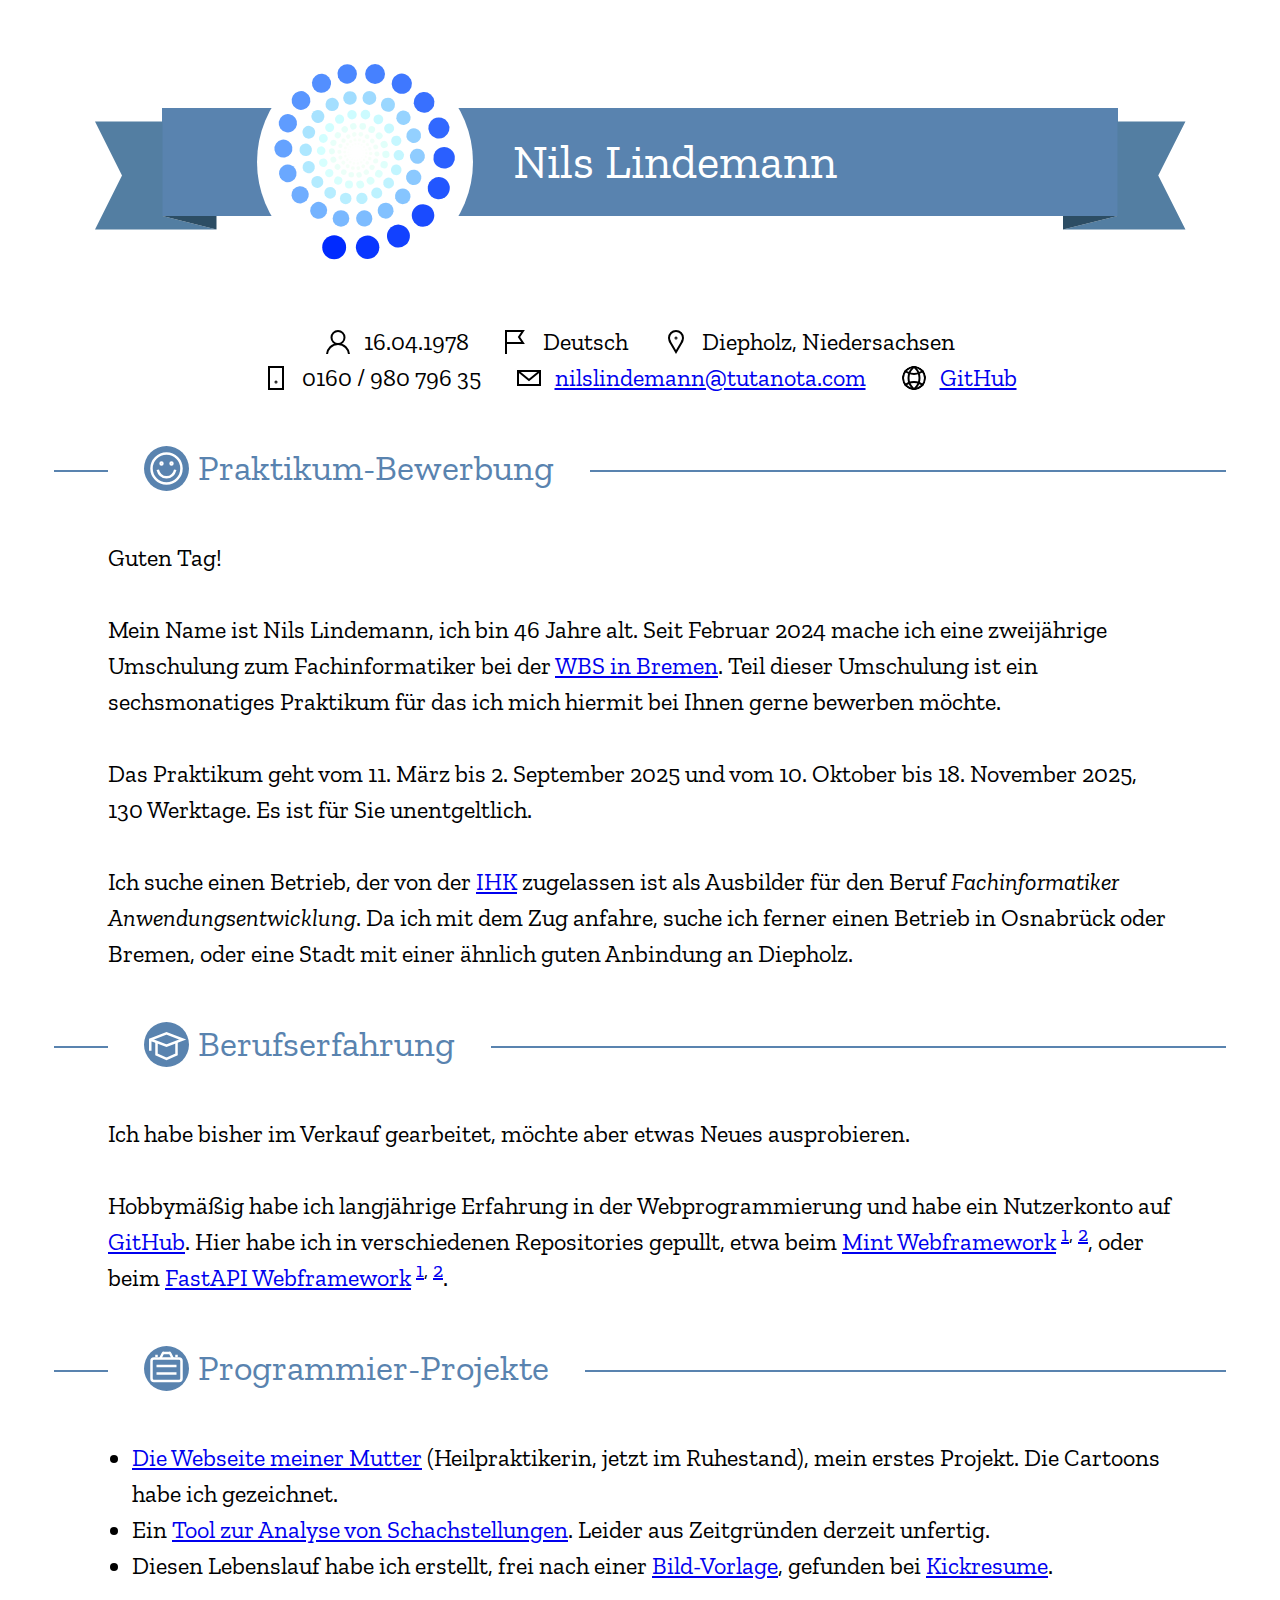
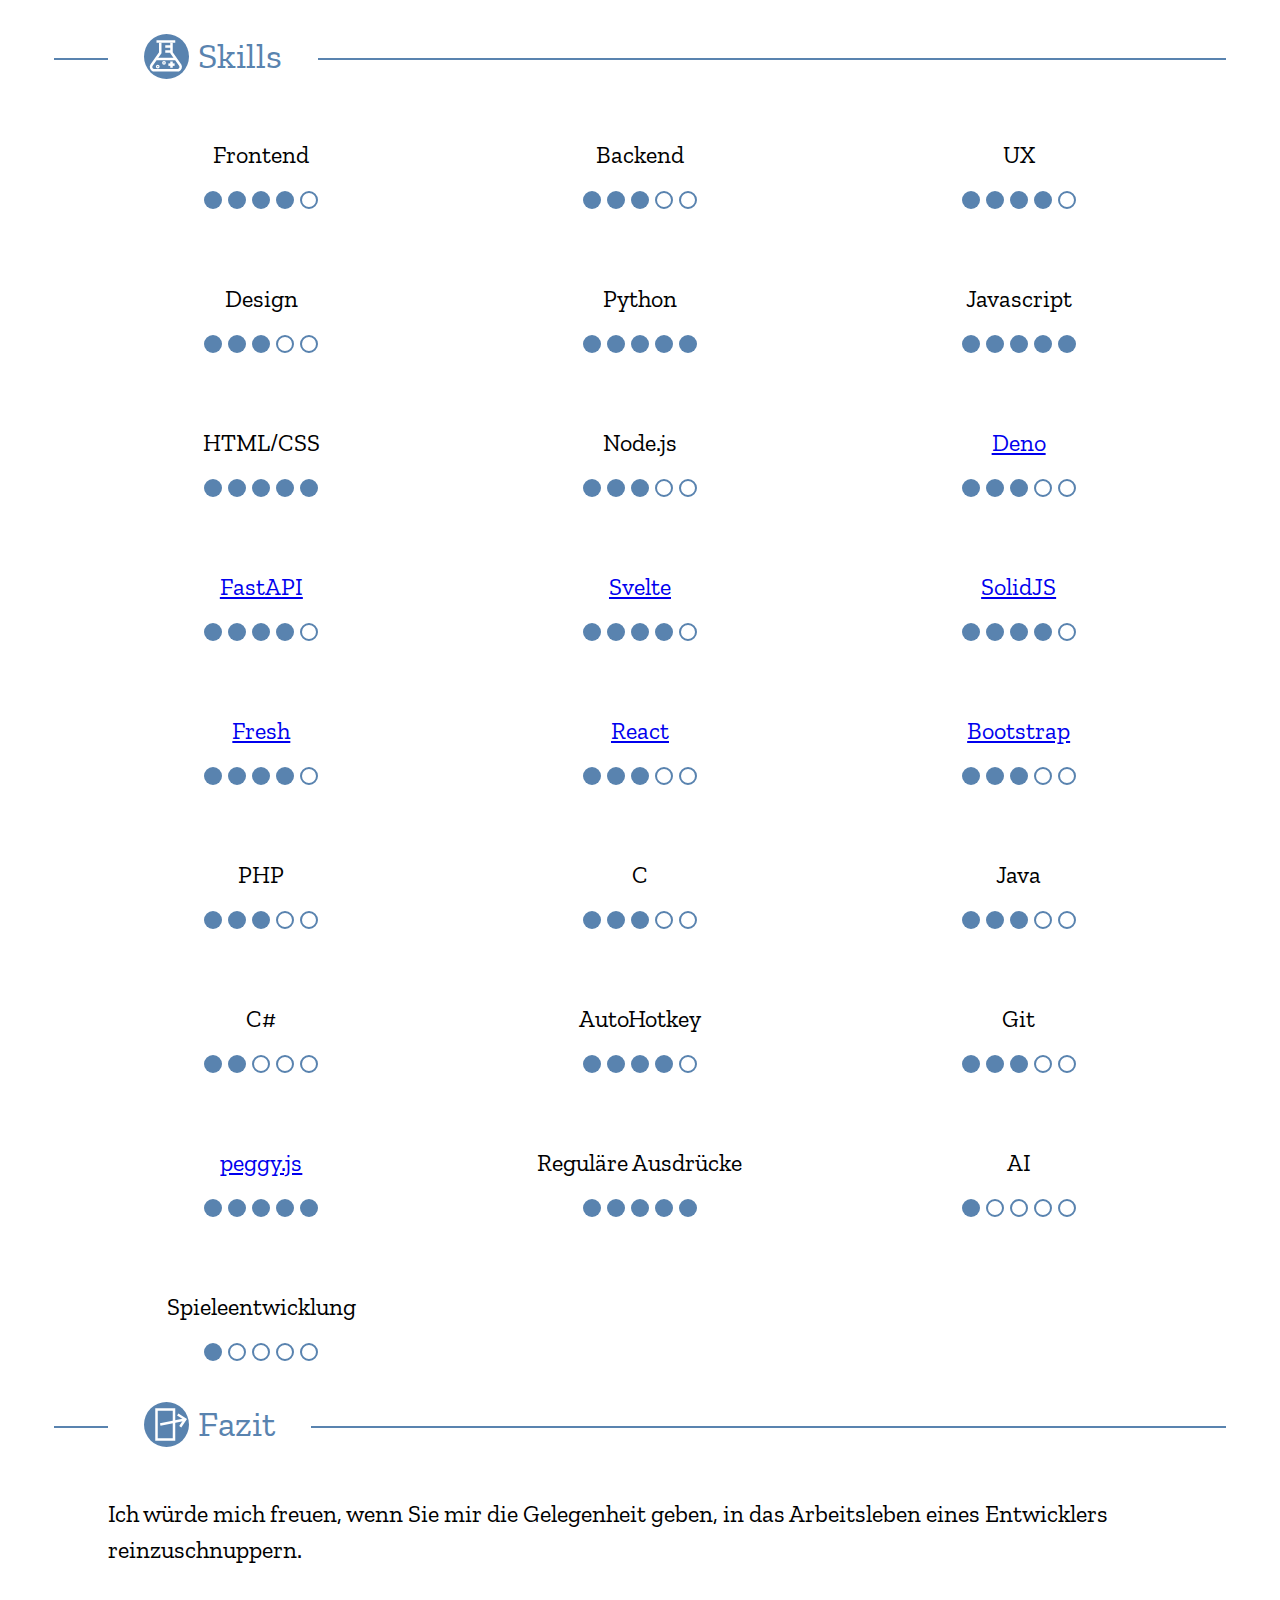
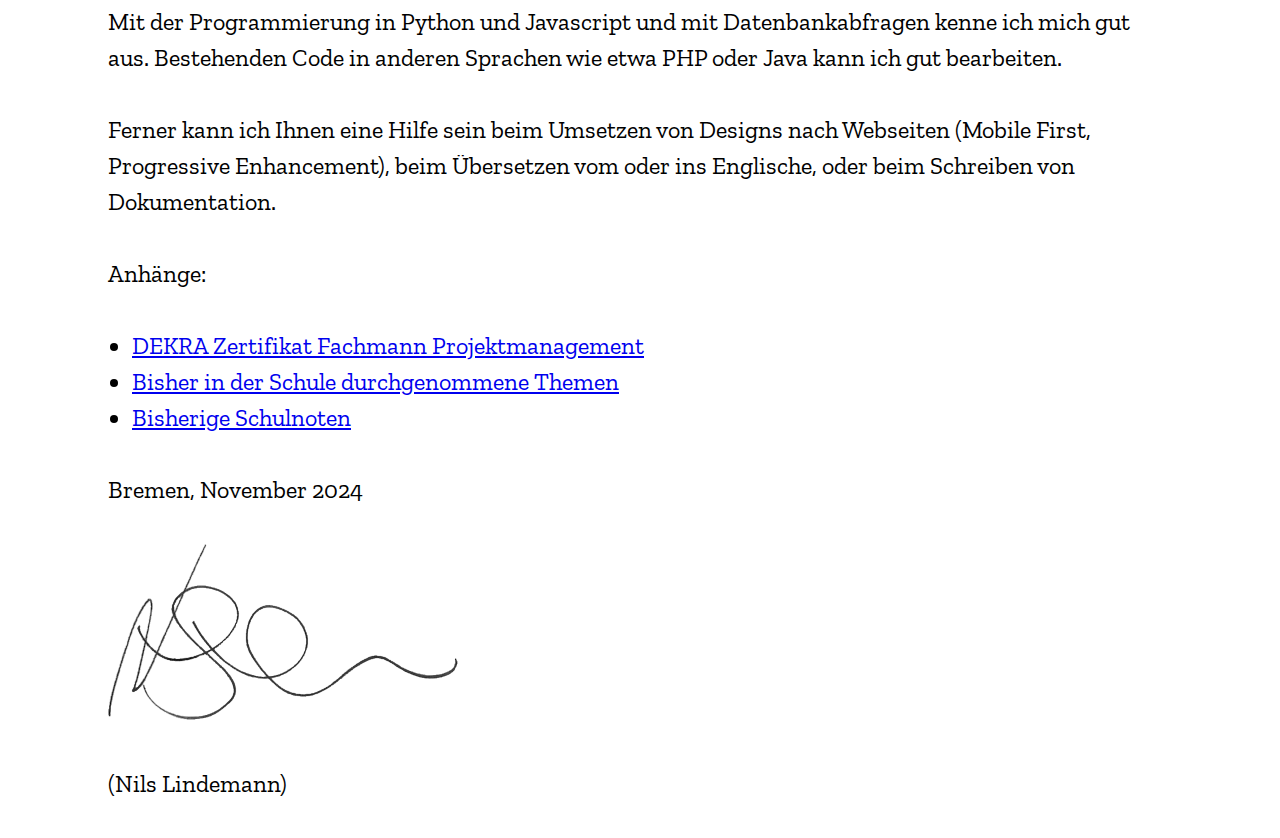
==== index.html @ b424b6d3 "Initial commit" ====
<!DOCTYPE html>
<html lang="de">
  <head>
    <meta charset="UTF-8">
    <meta name="viewport" content="width=device-width, initial-scale=1.0">
    <meta name="author" content="Nils Lindemann">
    <meta name="description" content="Praktikum-Bewerbung Nils Lindemann">
    <title>Praktikum-Bewerbung Nils Lindemann</title>
    <link rel="stylesheet" href="style.css">
  </head>
  <body>
    <h1 class="teaserheader">Nils Lindemann</h1>
    <!-- Kurzinfos -->
    <dl class="shortinfo">
      <div>
        <dt class="birth" title="Geboren">Geboren</dt>
        <dd>16.04.1978</dd>
      </div>
      <div>
        <dt class="nation" title="Nationalität">Nationalität</dt>
        <dd>Deutsch</dd>
      </div>
      <div>
        <dt class="location" title="Wohnort">Wohnort</dt>
        <dd>Diepholz, Niedersachsen</dd>
      </div>
      <div>
        <dt class="phone" title="Telefon">Telefon</dt>
        <dd>0160 / 980 796 35</dd>
      </div>
      <div>
        <dt class="mail" title="E-Mail">E-Mail</dt>
        <dd><a href="mailto:nilslindemann@tutanota.com">nilslindemann@tutanota.com</a></dd>
      </div>
      <div>
        <dt class="web" title="Web">Web</dt>
        <dd><a href="https://github.com/nilslindemann">GitHub</a></dd>
      </div>
    </dl>
    <!-- Bewerbung -->
    <section>
      <h2 class="hallo">Praktikum-Bewerbung</h2>
      <p>Guten Tag!</p>
      <p>Mein Name ist Nils Lindemann, ich bin 46 Jahre alt. Seit Februar 2024 mache ich eine zweijährige Umschulung zum Fachinformatiker bei der
        <a href="https://www.wbstraining.de/standorte/weiterbildung-bremen/">WBS in Bremen</a>. Teil dieser Umschulung ist ein sechsmonatiges Praktikum für das ich mich hiermit bei Ihnen gerne bewerben möchte.</p>
      <p>Das Praktikum geht vom 11. März bis 2. September 2025 und vom 10. Oktober bis 18. November 2025, 130 Werktage. Es ist für Sie unentgeltlich.</p>
      <p>Ich suche einen Betrieb, der von der
        <a href="https://www.ihk.de/bremen-bremerhaven/bilden-qualifizieren/berufliche-ausbildung/ausbildungsbetriebe/logo-wir-bilden-aus-1305156">IHK</a>
        zugelassen ist als Ausbilder für den Beruf
        <em>Fachinformatiker Anwendungsentwicklung</em>. Da ich mit dem Zug anfahre, suche ich ferner einen Betrieb in Osnabrück oder Bremen, oder eine Stadt mit einer ähnlich guten Anbindung an Diepholz.</p>
    </section>
    <!-- Berufserfahrung -->
    <section>
      <h2 class="erfahrung">Berufserfahrung</h2>
      <p>Ich habe bisher im Verkauf gearbeitet, möchte aber etwas Neues ausprobieren.</p>
      <p>Hobbymäßig habe ich langjährige Erfahrung in der Webprogrammierung und habe ein Nutzerkonto auf
        <a href="https://github.com/nilslindemann?tab=overview" target="_blank">GitHub</a>. Hier habe ich in verschiedenen Repositories gepullt, etwa beim
        <a href="https://github.com/mint-lang/mint" target="_blank">Mint Webframework</a>
        <sup><a href="https://github.com/mint-lang/mint/pulls?q=is%3Apr+author%3Anilslindemann" target="_blank">1</a>,
          <a href="https://github.com/mint-lang/mint-runtime/pulls?q=is%3Apr+author%3Anilslindemann" target="_blank">2</a></sup>, oder beim
        <a href="https://github.com/fastapi/fastapi" target="_blank">FastAPI Webframework</a>
        <sup><a href="https://github.com/fastapi/fastapi/pulls?q=is%3Apr+author%3Anilslindemann">1</a>,
          <a href="https://x.com/tiangolo/status/1774191945180438914" target="_blank">2</a></sup>.</p>
    </section>
    <!-- Projekte -->
    <section>
      <h2 class="projekte">Programmier-Projekte</h2>
      <ul>
        <li><a href="https://github.com/nilslindemann/praxis-lindemann" target="_blank">Die Webseite meiner Mutter</a>
          (Heilpraktikerin, jetzt im Ruhestand), mein erstes Projekt. Die Cartoons habe ich gezeichnet.</li>
        <li>Ein
          <a href="https://github.com/nilslindemann/analyse-tool" target="_blank">Tool zur Analyse von Schachstellungen</a>. Leider aus Zeitgründen derzeit unfertig.</li>
        <!-- <li>Eine in Svelte erstellte, Durch Tags filterbare Auflistung von Filmen.</li> -->
        <li>Diesen Lebenslauf habe ich erstellt, frei nach einer
          <a href="https://d1xn1bcogdo8ve.cloudfront.net/86/image.png">Bild-Vorlage</a>, gefunden bei
          <a href="https://www.kickresume.com">Kickresume</a>.</li>
      </ul>
    </section>
    <!-- Skills -->
    <section>
      <h2 class="skills">Skills</h2>
      <dl class="skills">
        <div>
          <dt>Frontend</dt>
          <dd class="lev4" title="Gut">Gut</dd>
        </div>
        <div>
          <dt>Backend</dt>
          <dd class="lev3" title="OK">OK</dd>
        </div>
        <div>
          <dt>UX</dt>
          <dd class="lev4" title="Gut">Gut</dd>
        </div>
        <div>
          <dt>Design</dt>
          <dd class="lev3" title="OK">OK</dd>
        </div>
        <div>
          <dt>Python</dt>
          <dd class="lev5" title="Sehr gut">Sehr gut</dd>
        </div>
        <div>
          <dt>Javascript</dt>
          <dd class="lev5" title="Sehr gut">Sehr gut</dd>
        </div>
        <div>
          <dt>HTML/CSS</dt>
          <dd class="lev5" title="Sehr gut">Sehr gut</dd>
        </div>
        <div>
          <dt>Node.js</dt>
          <dd class="lev3" title="OK">OK</dd>
        </div>
        <div>
          <dt><a href="https://deno.com/" target="_blank">Deno</a></dt>
          <dd class="lev3" title="OK">OK</dd>
        </div>
        <div>
          <dt>
            <a href="https://fastapi.tiangolo.com/de/" target="_blank">FastAPI</a>
          </dt>
          <dd class="lev4" title="Gut">Gut</dd>
        </div>
        <div>
          <dt><a href="https://svelte.dev/" target="_blank">Svelte</a></dt>
          <dd class="lev4" title="Gut">Gut</dd>
        </div>
        <div>
          <dt>
            <a href="https://www.solidjs.com/" target="_blank">SolidJS</a>
          </dt>
          <dd class="lev4" title="Gut">Gut</dd>
        </div>
        <div>
          <dt><a href="https://fresh.deno.dev/" target="_blank">Fresh</a></dt>
          <dd class="lev4" title="Gut">Gut</dd>
        </div>
        <div>
          <dt>
            <a href="https://react.dev/" target="_blank">React</a>
          </dt>
          <dd class="lev3" title="OK">OK</dd>
        </div>
        <div>
          <dt>
            <a href="https://getbootstrap.com/" target="_blank">Bootstrap</a>
          </dt>
          <dd class="lev3" title="OK">OK</dd>
        </div>
        <div>
          <dt>PHP</dt>
          <dd class="lev3" title="OK">OK</dd>
        </div>
        <div>
          <dt>C</dt>
          <dd class="lev3" title="OK">OK</dd>
        </div>
        <div>
          <dt>Java</dt>
          <dd class="lev3" title="OK">OK</dd>
        </div>
        <div>
          <dt>C#</dt>
          <dd class="lev2" title="Geht so">Geht so</dd>
        </div>
        <div>
          <dt>AutoHotkey</dt>
          <dd class="lev4" title="Gut">Gut</dd>
        </div>
        <div>
          <dt>Git</dt>
          <dd class="lev3" title="OK">Ok</dd>
        </div>
        <div>
          <dt>
            <a href="https://peggyjs.org/" target="_blank">peggy.js</a>
          </dt>
          <dd class="lev5" title="Sehr gut">Sehr gut</dd>
        </div>
        <div>
          <dt>Reguläre Ausdrücke</dt>
          <dd class="lev5" title="Sehr gut">Sehr gut</dd>
        </div>
        <div>
          <dt>AI</dt>
          <dd class="lev1" title="Könnte mehr darüber wissen">
            Könnte mehr darüber wissen
          </dd>
        </div>
        <div>
          <dt>Spieleentwicklung</dt>
          <dd class="lev1" title="Könnte mehr darüber wissen">
            Könnte mehr darüber wissen
          </dd>
        </div>
      </dl>
    </section>
    <!-- Fazit -->
    <section>
      <h2 class="fazit">Fazit</h2>
      <p>Ich würde mich freuen, wenn Sie mir die Gelegenheit geben, in das Arbeitsleben eines Entwicklers reinzuschnuppern.</p>
      <p>Mit der Programmierung in Python und Javascript und mit Datenbankabfragen kenne ich mich gut aus. Bestehenden Code in anderen Sprachen wie etwa PHP oder Java kann ich gut bearbeiten.</p>
      <p>Ferner kann ich Ihnen eine Hilfe sein beim Umsetzen von Designs nach Webseiten (Mobile First, Progressive Enhancement), beim Übersetzen vom oder ins Englische, oder beim Schreiben von Dokumentation.</p>
      <p>Anhänge:</p>
      <ul>
        <li>
          <a href="docs/dekra_zertifikat.pdf" target="_blank">DEKRA Zertifikat Fachmann Projektmanagement</a>
        </li>
        <li>
          <a href="docs/schule_themen.pdf" target="_blank">Bisher in der Schule durchgenommene Themen</a>
        </li>
        <li>
          <a href="docs/schule_zwischenzertifikat.pdf" target="_blank">Bisherige Schulnoten</a>
        </li>
      </ul>
      <p>Bremen, November 2024</p>
      <p><img src="img/signature.png" class="signature" title="Nils Lindemann Unterschrift" alt="Nils Lindemann Unterschrift"></p>
      <p>(Nils Lindemann)</p>
    </section>
    <script src="logic.js"></script>
  </body>
</html>
---- style.css ----
@import url("https://fonts.googleapis.com/css2?family=Rubik&family=Zilla+Slab:ital,wght@0,400;0,700;1,400;1,700&display=swap");

/* Defaults */
:root {
    /* 36px = line-height = Grundeinheit. Ich nehm' `rem`, weil es weniger Tipparbeit ist als Variablen. */
    font-size: 225%;
    font-family: "Zilla Slab", Georgia, Arial, sans-serif;
    /* Wird mittels Js gesetzt */
    --scrollbar-width: 0px;
}

body {
    margin: 0 auto;
    padding: 0;
    max-width: 48rem;
    font-size: calc(1rem / 3 * 2);
}

*, *:before, *:after {
    box-sizing: border-box;
}

ul {
    padding-left: 24px;
}

/* Vertikaler Rhythmus */
p, ul, ol, dl, h1, h2, h3, h4, h5, h6 {
    margin: 1rem 4rem;
}

p, li, dt, dd, h4, h5, h6 {
    line-height: 1rem;
}

h1, h2, h3 {
    line-height: 2rem;
    margin: 2rem 4rem;
}

sup {
    line-height: 0.5rem;
}

/* Vertikaler Rhythmus Dev-Helfer */
/* body {
    background-image: linear-gradient(to bottom, #ddd 1px, transparent 1px);
    background-size: 1rem 1rem;
} */

/* Teaserheader */
.teaserheader {
    /* Um einfacher skalieren zu können, in den Media Querys unten. */
    --unit: 1rem;
    margin: 3rem 6rem;
    padding: 0 calc(var(--unit) * 2) 0 calc(var(--unit) * 13);
    position: relative;
    min-width: calc(var(--unit) * 27);
    line-height: calc(var(--unit) * 4);
    color: white;
    background: rgb(89, 131, 175);
    font-size: calc(var(--unit) * 1.75);
    font-weight: normal;
}

.teaserheader:before,
.teaserheader:after {
    content: "";
    display: inline-block;
    position: absolute;
    top: calc(var(--unit) * -2);
}

.teaserheader:before {
    left: calc(var(--unit) * -2.5);
    width: calc(var(--unit) * 14);
    height: calc(var(--unit) * 8);
    background-image:
        url('img/teaserheader/left-border.svg'),
        url("img/teaserheader/logo.svg");
    background-position:
        0 0,
        calc(var(--unit) * 6) 0;
    background-size:
        calc(var(--unit) * 8) calc(var(--unit) * 8),
        calc(var(--unit) * 8) calc(var(--unit) * 8);
    background-repeat:
        no-repeat,
        no-repeat;
}

.teaserheader:after {
    right: calc(var(--unit) * -2.5);
    width: calc(var(--unit) * 4.52);
    height: calc(var(--unit) * 8);
    background-image: url('img/teaserheader/right-border.svg');
    background-size: calc(var(--unit) * 8) calc(var(--unit) * 8);
    background-repeat: no-repeat;
}

/* Kurzinfos unter dem Teaserheader */
.shortinfo {
    margin: auto;
    display: flex;
    flex-wrap: wrap;
    align-items: center;
    justify-content: center;
    gap: 0 1rem;
    width: fit-content;
    max-width: 100%;
}

.shortinfo div {
    width: max-content;
}

.shortinfo dt,
.shortinfo dd {
    margin: 0;
    display: inline-flex;
    align-items: center;
    white-space: nowrap;
}

.shortinfo dt {
    width: calc(1rem / 3 * 2);
    height: calc(1rem / 3 * 2);
    color: transparent;
    background-size: calc(1rem / 3 * 2);
    margin-right: 0.25rem;
}

.shortinfo .birth {
    background-image: url('img/shortinfos/birth.svg');
}

.shortinfo .nation {
    background-image: url('img/shortinfos/nation.svg');
}

.shortinfo .location {
    background-image: url('img/shortinfos/location.svg');
}

.shortinfo .phone {
    background-image: url('img/shortinfos/phone.svg');
}

.shortinfo .mail {
    background-image: url('img/shortinfos/mail.svg');
}

.shortinfo .web {
    background-image: url('img/shortinfos/web.svg');
}

/* Sektionsheader */
h2 {
    position: relative;
    padding: 0 1rem 0 2.5rem;
    width: fit-content;
    color: rgb(89, 131, 175);
    background: white;
    background-repeat: no-repeat;
    background-position: 1rem 0.375rem;
    background-size: 1.25rem 1.25rem;
    font-size: 1rem;
    font-weight: normal;
}

h2::after {
    content: "";
    position: absolute;
    left: -2rem;
    bottom: 0.9rem;
    width: calc(100vw - 4rem - var(--scrollbar-width));
    max-width: 44rem;
    border: 1px solid rgb(89, 131, 175);
    z-index: -1;
}

h2.hallo {
    background-image: url('img/sectionheader/hallo.svg');
}

h2.erfahrung {
    background-image: url('img/sectionheader/erfahrung.svg');
}

h2.projekte {
    background-image: url('img/sectionheader/projekte.svg');
}

h2.skills {
    background-image: url('img/sectionheader/skills.svg');
}

h2.fazit {
    background-image: url('img/sectionheader/fazit.svg');
}

/* Skills */
dl.skills {
    display: grid;
    grid-template-columns: repeat(auto-fill, 6rem);
    grid-gap: 2rem;
    justify-content: space-around;
    position: relative;
    top: 0.25rem;
}

dl.skills div {
    display: flex;
    flex-flow: column;
    align-items: center;
    gap: 0.5rem;
}

dl.skills dd {
    margin: 0;
    width: calc(3rem + (1rem / 6));
    height: 0.5rem;
    color: transparent;
    background-size: calc(3rem + (1rem / 6)) 0.5rem;
    background-repeat: no-repeat;
}

dl.skills dd.lev5 {
    background-image: url('img/skills/level-5.svg');
}

dl.skills dd.lev4 {
    background-image: url('img/skills/level-4.svg');
}

dl.skills dd.lev3 {
    background-image: url('img/skills/level-3.svg');
}

dl.skills dd.lev2 {
    background-image: url('img/skills/level-2.svg');
}

dl.skills dd.lev1 {
    background-image: url('img/skills/level-1.svg');
}

/* Misc */
.signature {
    max-width: 100%;
}

/* Media Queries */
@media (max-width: 1450px) {

    p, ul, ol, dl, h1, h2, h3, h4, h5, h6 {
        margin: 1rem 3rem;
    }

    .teaserheader {
        --unit: 0.75rem;
        margin: 3rem 4.5rem;
    }

    .shortinfo {
        max-width: 21rem;
    }

    h2::after {
        left: -1.5rem;
        width: calc(100vw - 3rem - var(--scrollbar-width));
    }
}

@media (max-width: 1070px) {

    p, ul, ol, dl, h1, h2, h3, h4, h5, h6 {
        margin: 1rem 2rem;
    }

    .teaserheader {
        --unit: 0.5rem;
        margin: 3rem 3rem;
    }

    .shortinfo {
        max-width: 17rem;
    }

    h2::after {
        left: -1rem;
        width: calc(100vw - 2rem - var(--scrollbar-width));
    }
}

@media (max-width: 720px) {

    p, ul, ol, dl, h1, h2, h3, h4, h5, h6 {
        margin: 1rem 1rem;
    }

    .teaserheader {
        padding: 0 1rem;
        text-align: center;
        min-width: 8rem;
    }

    .teaserheader:before {
        width: 2.25rem;
        background-image: url('data:image/svg+xml;utf8,<svg xmlns="http://www.w3.org/2000/svg" viewBox="0 0 16 16"><path d="M 0 5 l 5 0 l 0 7 l 4 1 l -9 0 l 2 -4" fill="rgb(83, 126, 162)"/><path d="M 5 12 l 4 0 l 0 1" fill="rgb(44, 77, 100)"/></svg>');
    }

    .shortinfo {
        max-width: 13rem;
    }

    h2::after {
        left: -0.5rem;
        width: calc(100vw - 1rem - var(--scrollbar-width));
    }
}

@media (max-width: 601px) {
    :root {
        font-size: 150%;
    }

    .teaserheader {
        margin: 3rem auto;
        width: 11rem;
        font-size: 1rem;
    }

    h2 {
        font-size: 1rem;
        padding: 0 1rem 0 1.5rem;
        background-position: 0 0.375rem;
    }

    h2::after {
        display: none;
    }

    .signature {
        width: 10rem;
    }

}
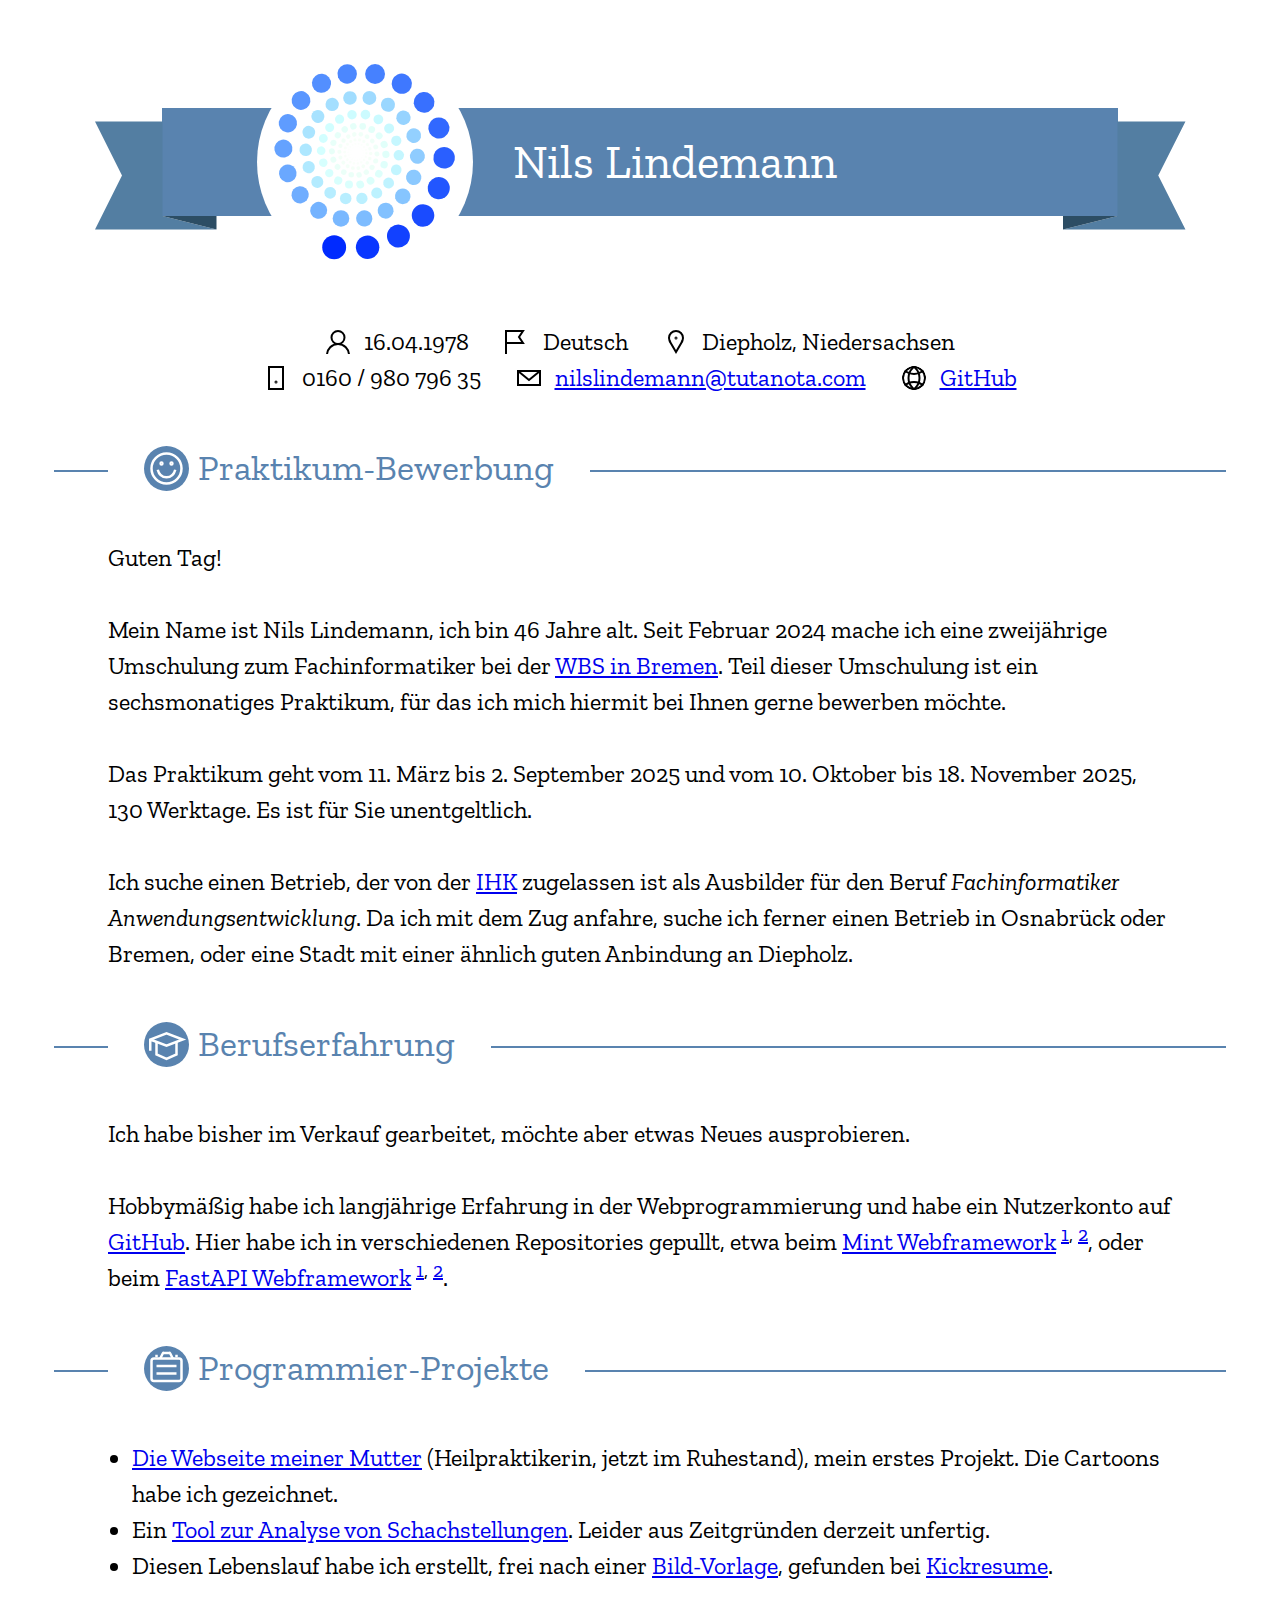
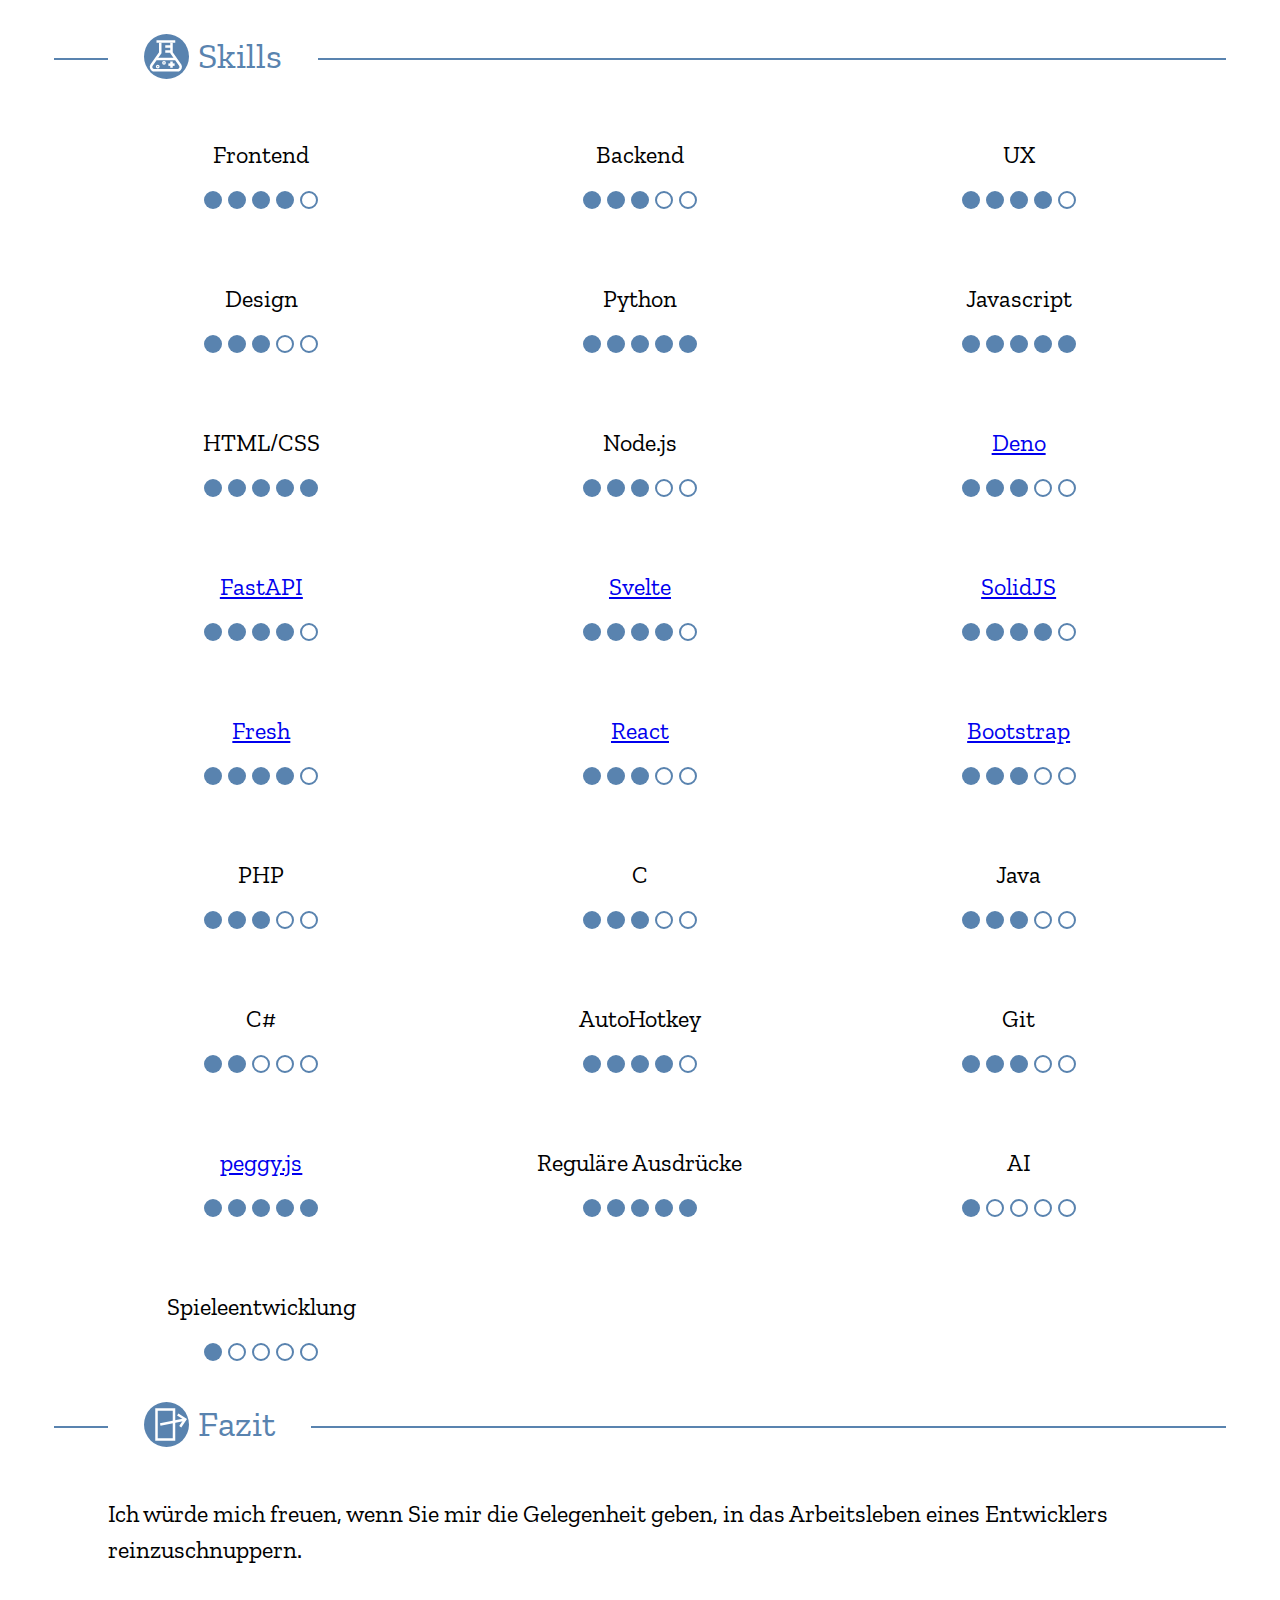
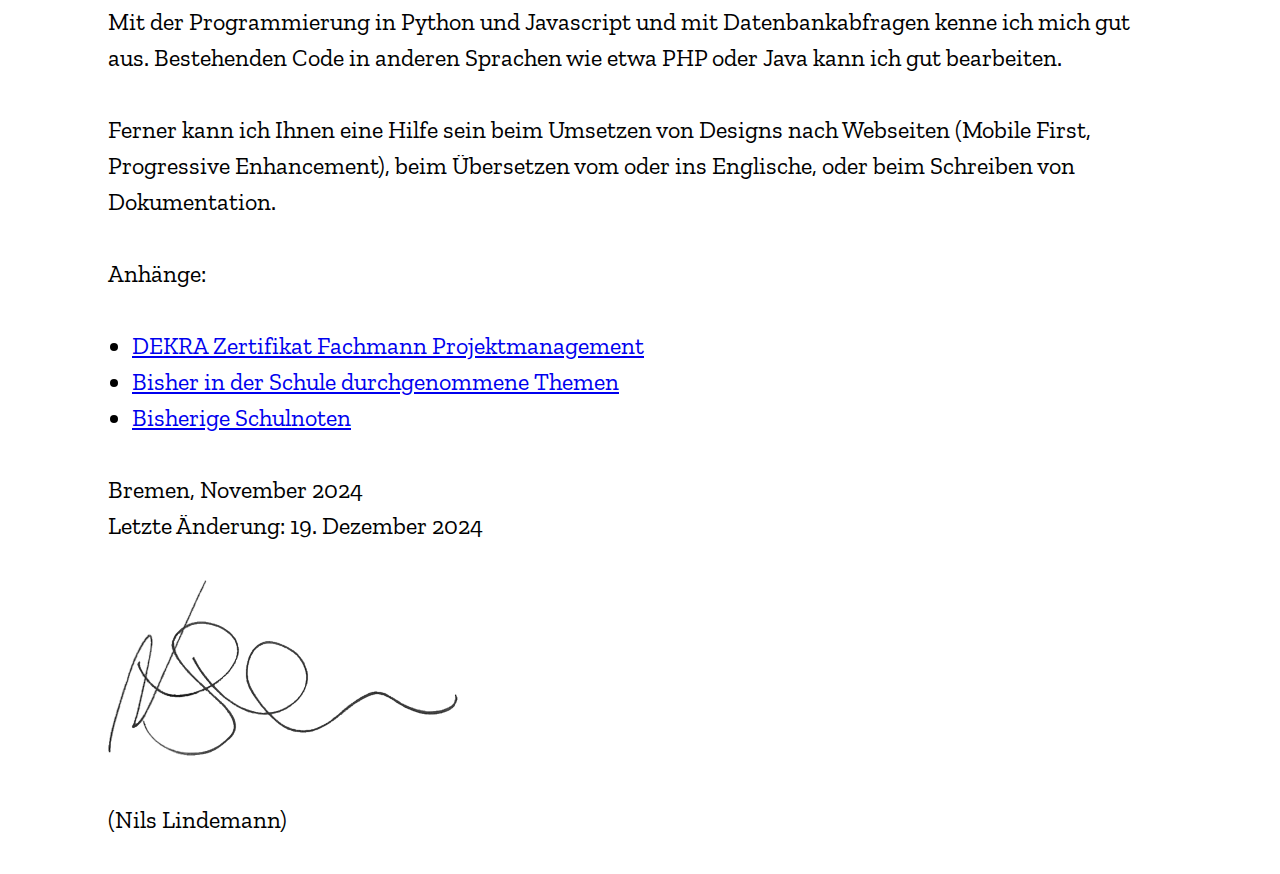
==== commit 44e40fbb: "Typo" ====
--- a/index.html
+++ b/index.html
@@ -42,7 +42,7 @@
       <h2 class="hallo">Praktikum-Bewerbung</h2>
       <p>Guten Tag!</p>
       <p>Mein Name ist Nils Lindemann, ich bin 46 Jahre alt. Seit Februar 2024 mache ich eine zweijährige Umschulung zum Fachinformatiker bei der
-        <a href="https://www.wbstraining.de/standorte/weiterbildung-bremen/">WBS in Bremen</a>. Teil dieser Umschulung ist ein sechsmonatiges Praktikum für das ich mich hiermit bei Ihnen gerne bewerben möchte.</p>
+        <a href="https://www.wbstraining.de/standorte/weiterbildung-bremen/">WBS in Bremen</a>. Teil dieser Umschulung ist ein sechsmonatiges Praktikum, für das ich mich hiermit bei Ihnen gerne bewerben möchte.</p>
       <p>Das Praktikum geht vom 11. März bis 2. September 2025 und vom 10. Oktober bis 18. November 2025, 130 Werktage. Es ist für Sie unentgeltlich.</p>
       <p>Ich suche einen Betrieb, der von der
         <a href="https://www.ihk.de/bremen-bremerhaven/bilden-qualifizieren/berufliche-ausbildung/ausbildungsbetriebe/logo-wir-bilden-aus-1305156">IHK</a>
@@ -214,7 +214,7 @@
           <a href="docs/schule_zwischenzertifikat.pdf" target="_blank">Bisherige Schulnoten</a>
         </li>
       </ul>
-      <p>Bremen, November 2024</p>
+      <p>Bremen, November 2024<br>Letzte Änderung: 19. Dezember 2024</p>
       <p><img src="img/signature.png" class="signature" title="Nils Lindemann Unterschrift" alt="Nils Lindemann Unterschrift"></p>
       <p>(Nils Lindemann)</p>
     </section>
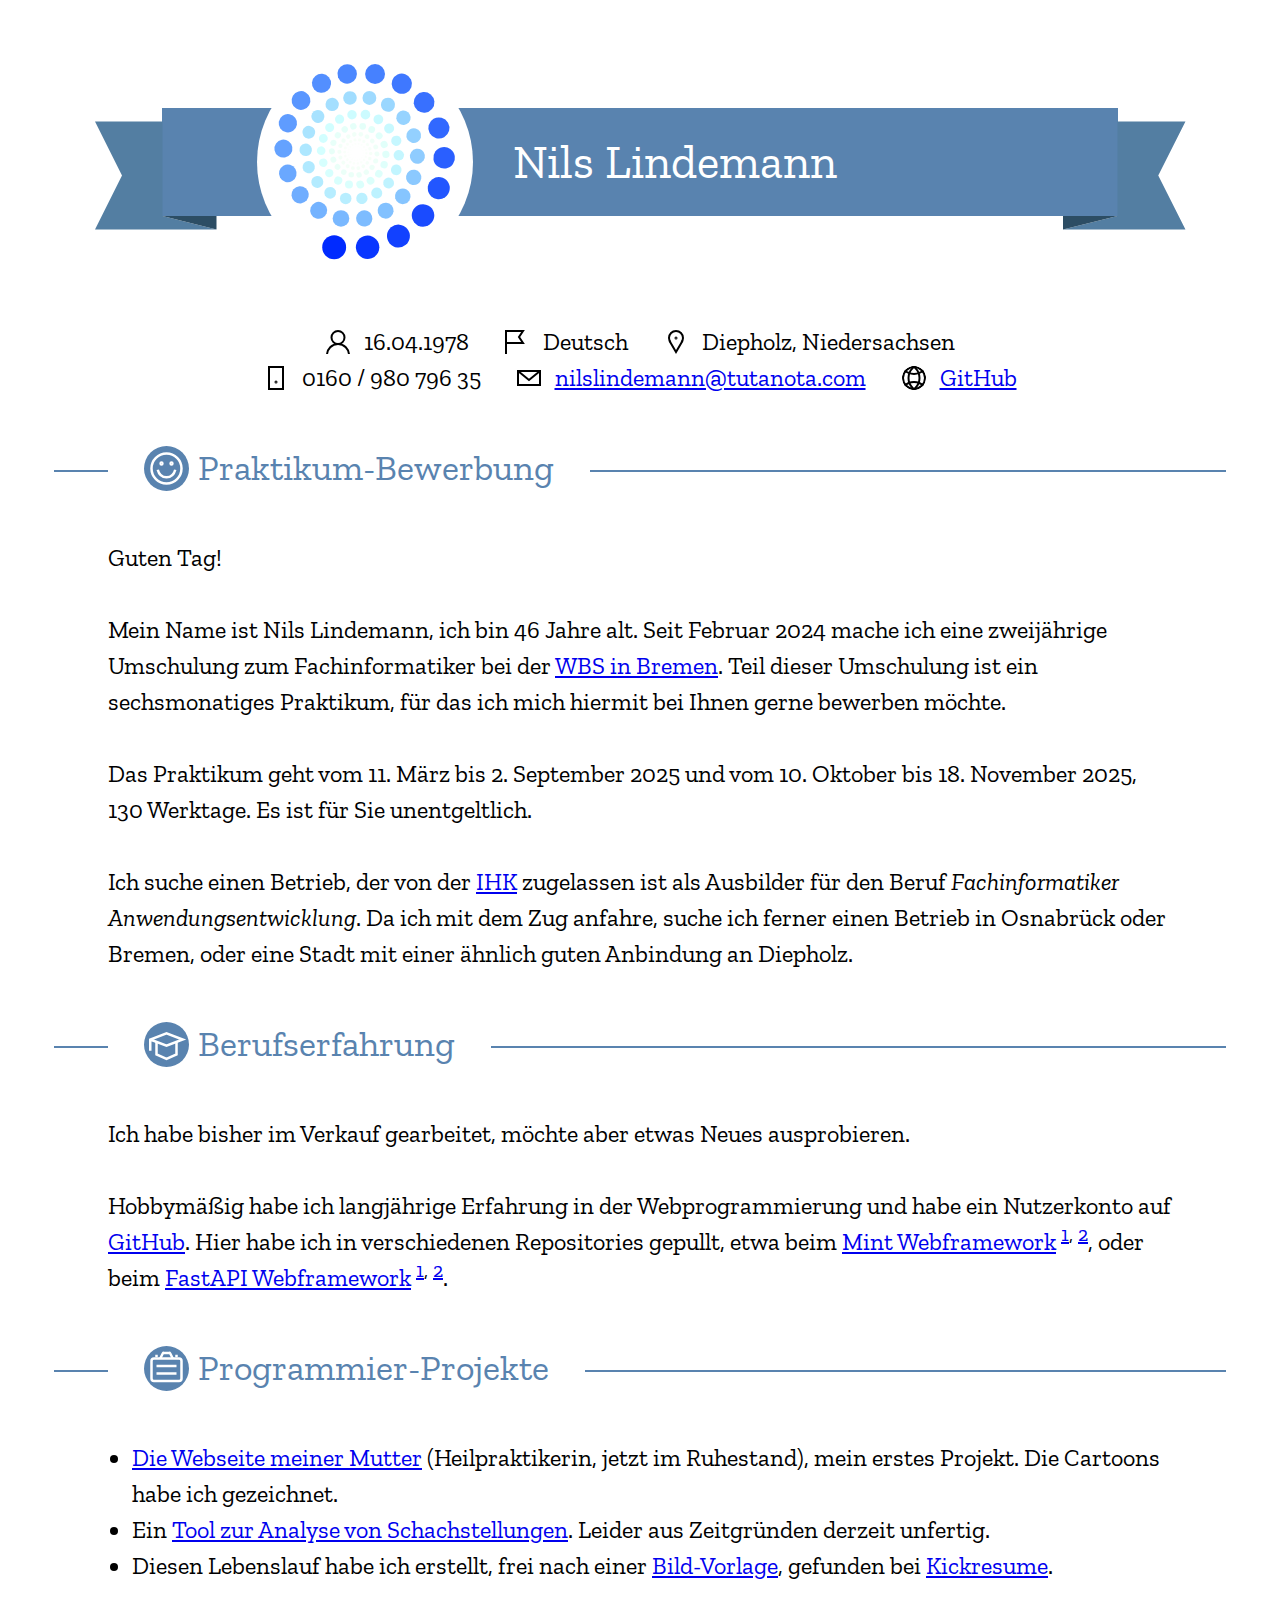
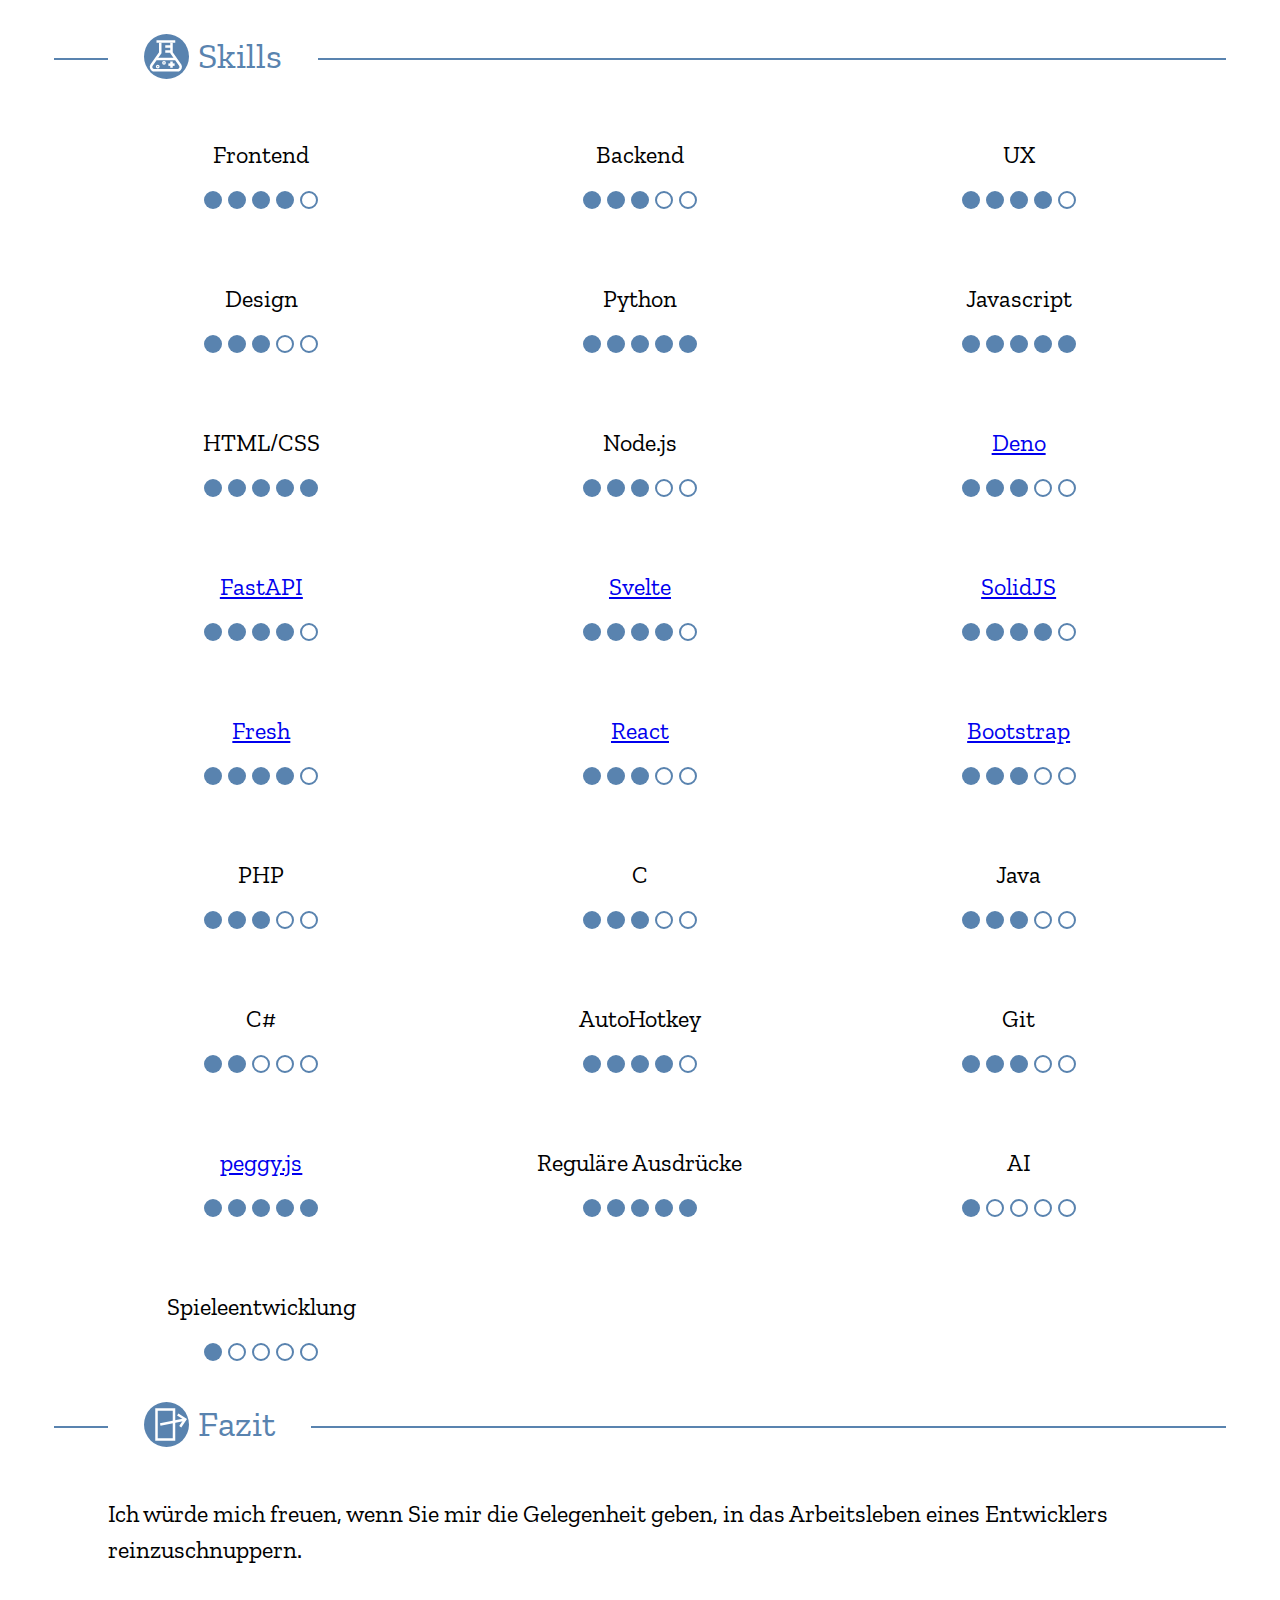
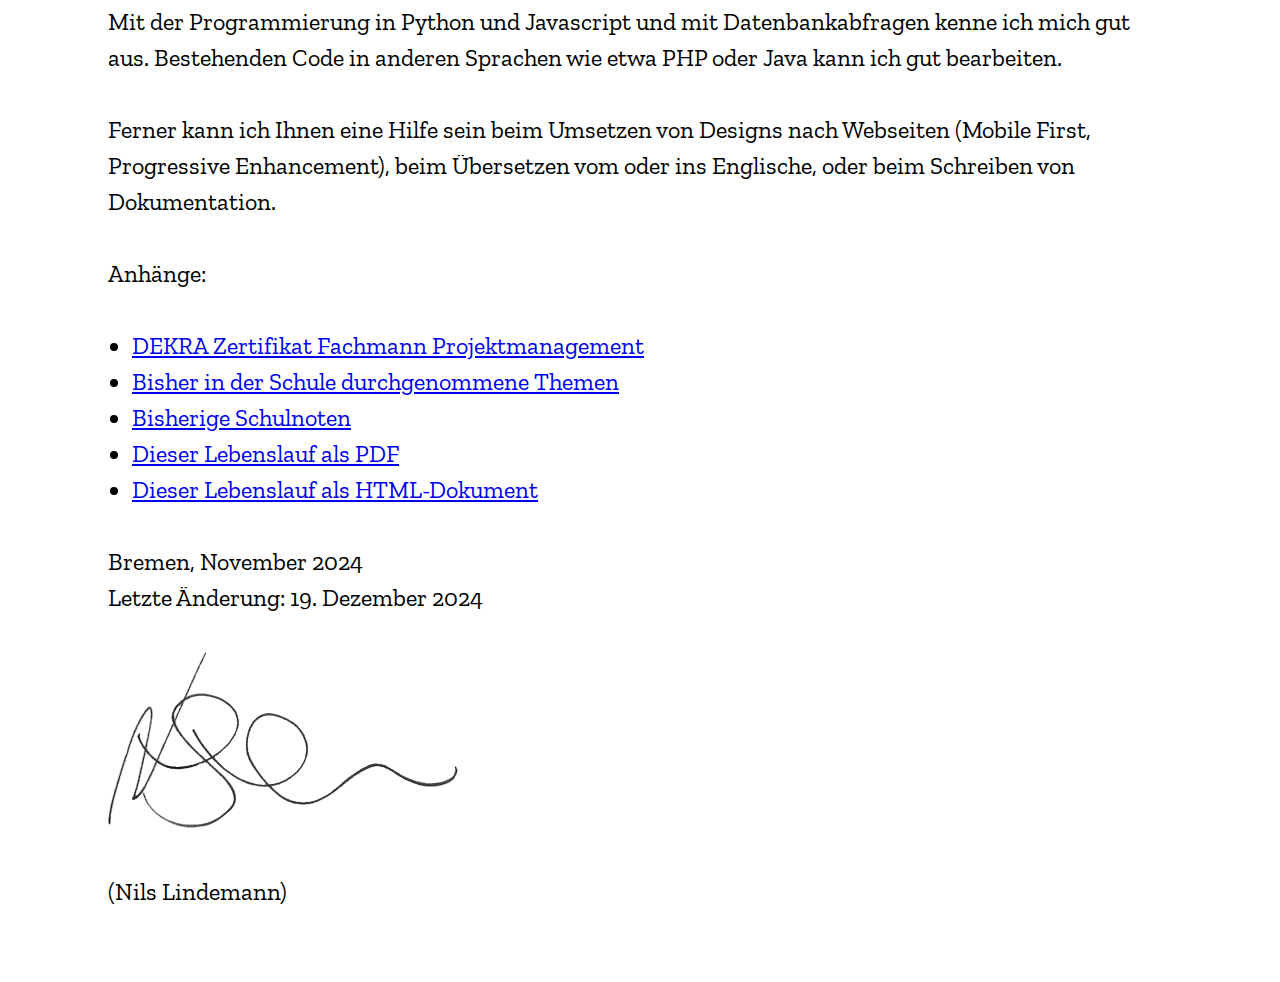
==== commit c2941358: "Add links to resumee as PDF and as HTML" ====
--- a/index.html
+++ b/index.html
@@ -213,6 +213,12 @@
         <li>
           <a href="docs/schule_zwischenzertifikat.pdf" target="_blank">Bisherige Schulnoten</a>
         </li>
+        <li>
+          <a href="docs/lebenslauf.pdf" target="_blank">Dieser Lebenslauf als PDF</a>
+        </li>
+        <li>
+          <a href="https://nilslindemann.github.io/Praktikum-Bewerbung/" target="_blank">Dieser Lebenslauf als HTML-Dokument</a>
+        </li>
       </ul>
       <p>Bremen, November 2024<br>Letzte Änderung: 19. Dezember 2024</p>
       <p><img src="img/signature.png" class="signature" title="Nils Lindemann Unterschrift" alt="Nils Lindemann Unterschrift"></p>
--- a/style.css
+++ b/style.css
@@ -10,7 +10,7 @@
 }
 
 body {
-    margin: 0 auto;
+    margin: 0 auto 2rem auto;
     padding: 0;
     max-width: 48rem;
     font-size: calc(1rem / 3 * 2);
@@ -307,7 +307,7 @@
 
     .teaserheader:before {
         width: 2.25rem;
-        background-image: url('data:image/svg+xml;utf8,<svg xmlns="http://www.w3.org/2000/svg" viewBox="0 0 16 16"><path d="M 0 5 l 5 0 l 0 7 l 4 1 l -9 0 l 2 -4" fill="rgb(83, 126, 162)"/><path d="M 5 12 l 4 0 l 0 1" fill="rgb(44, 77, 100)"/></svg>');
+        background-image: url('img/teaserheader/left-border.svg');
     }
 
     .shortinfo {
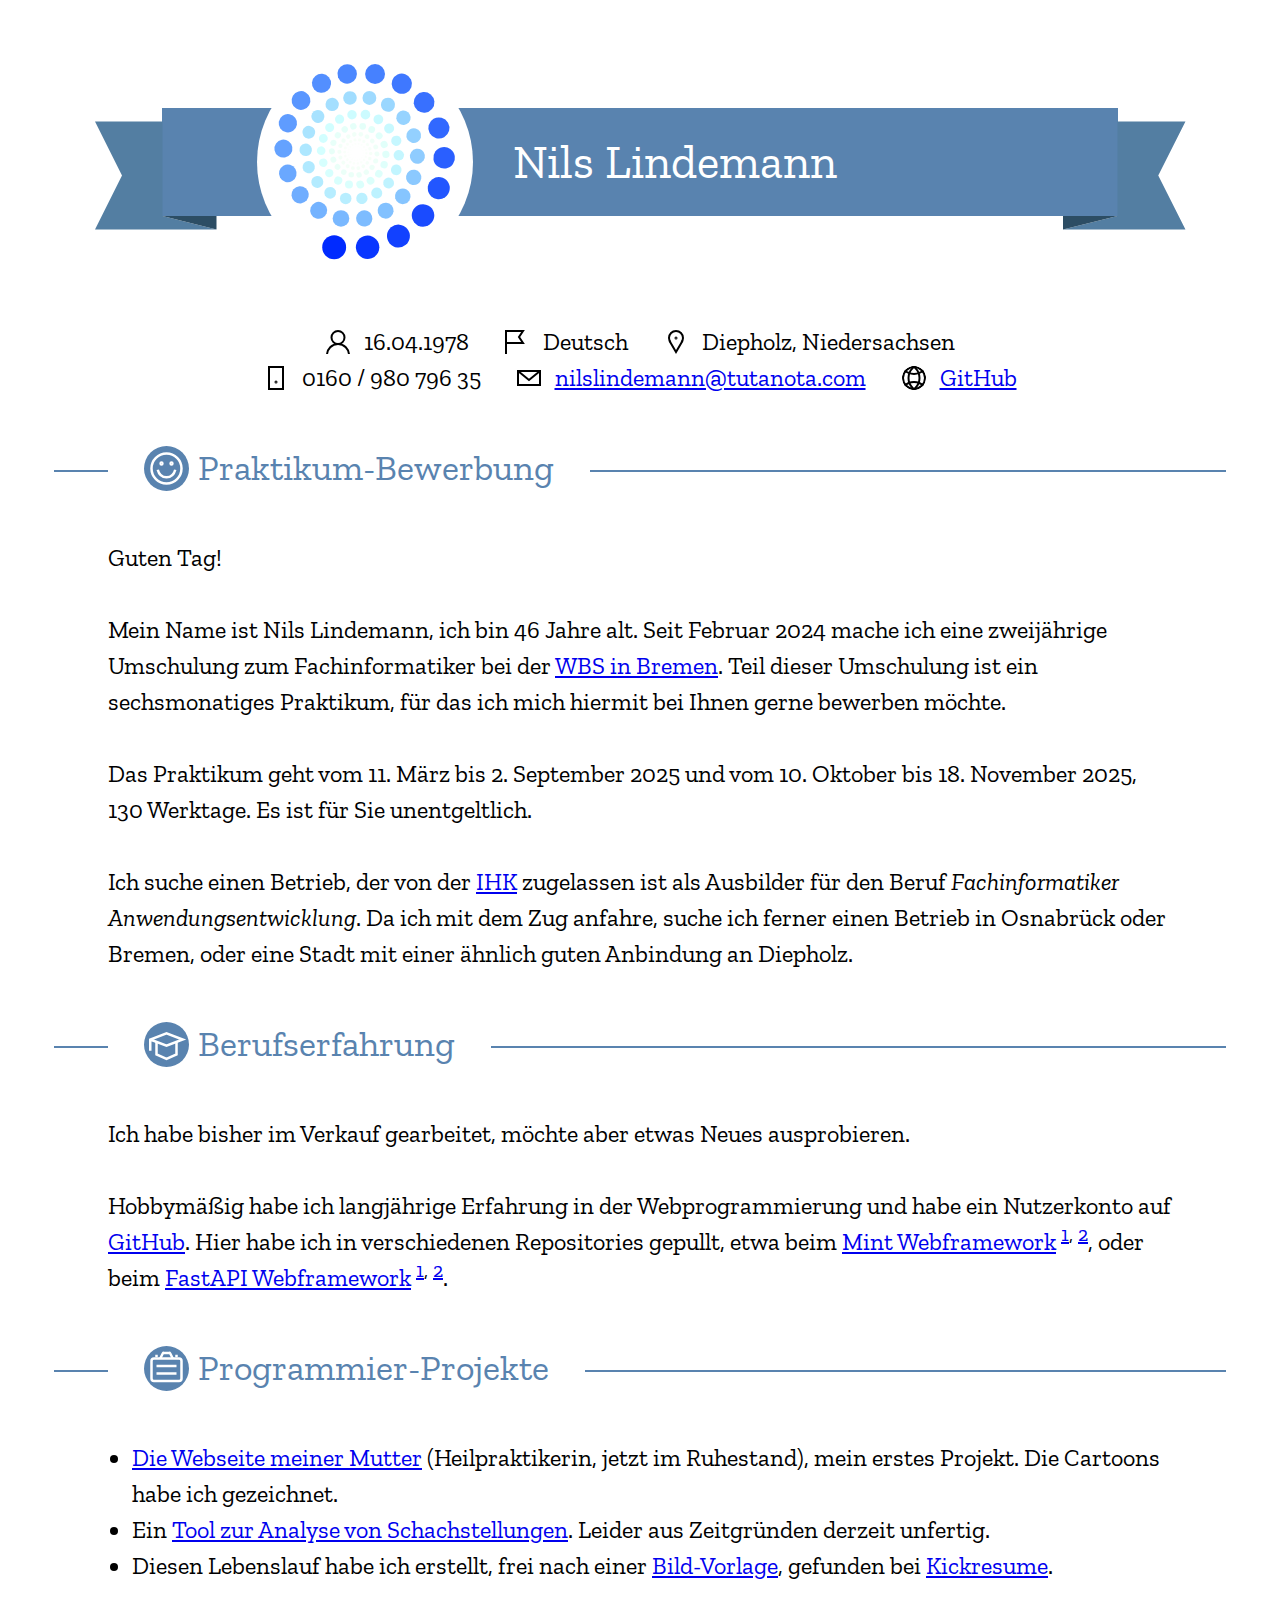
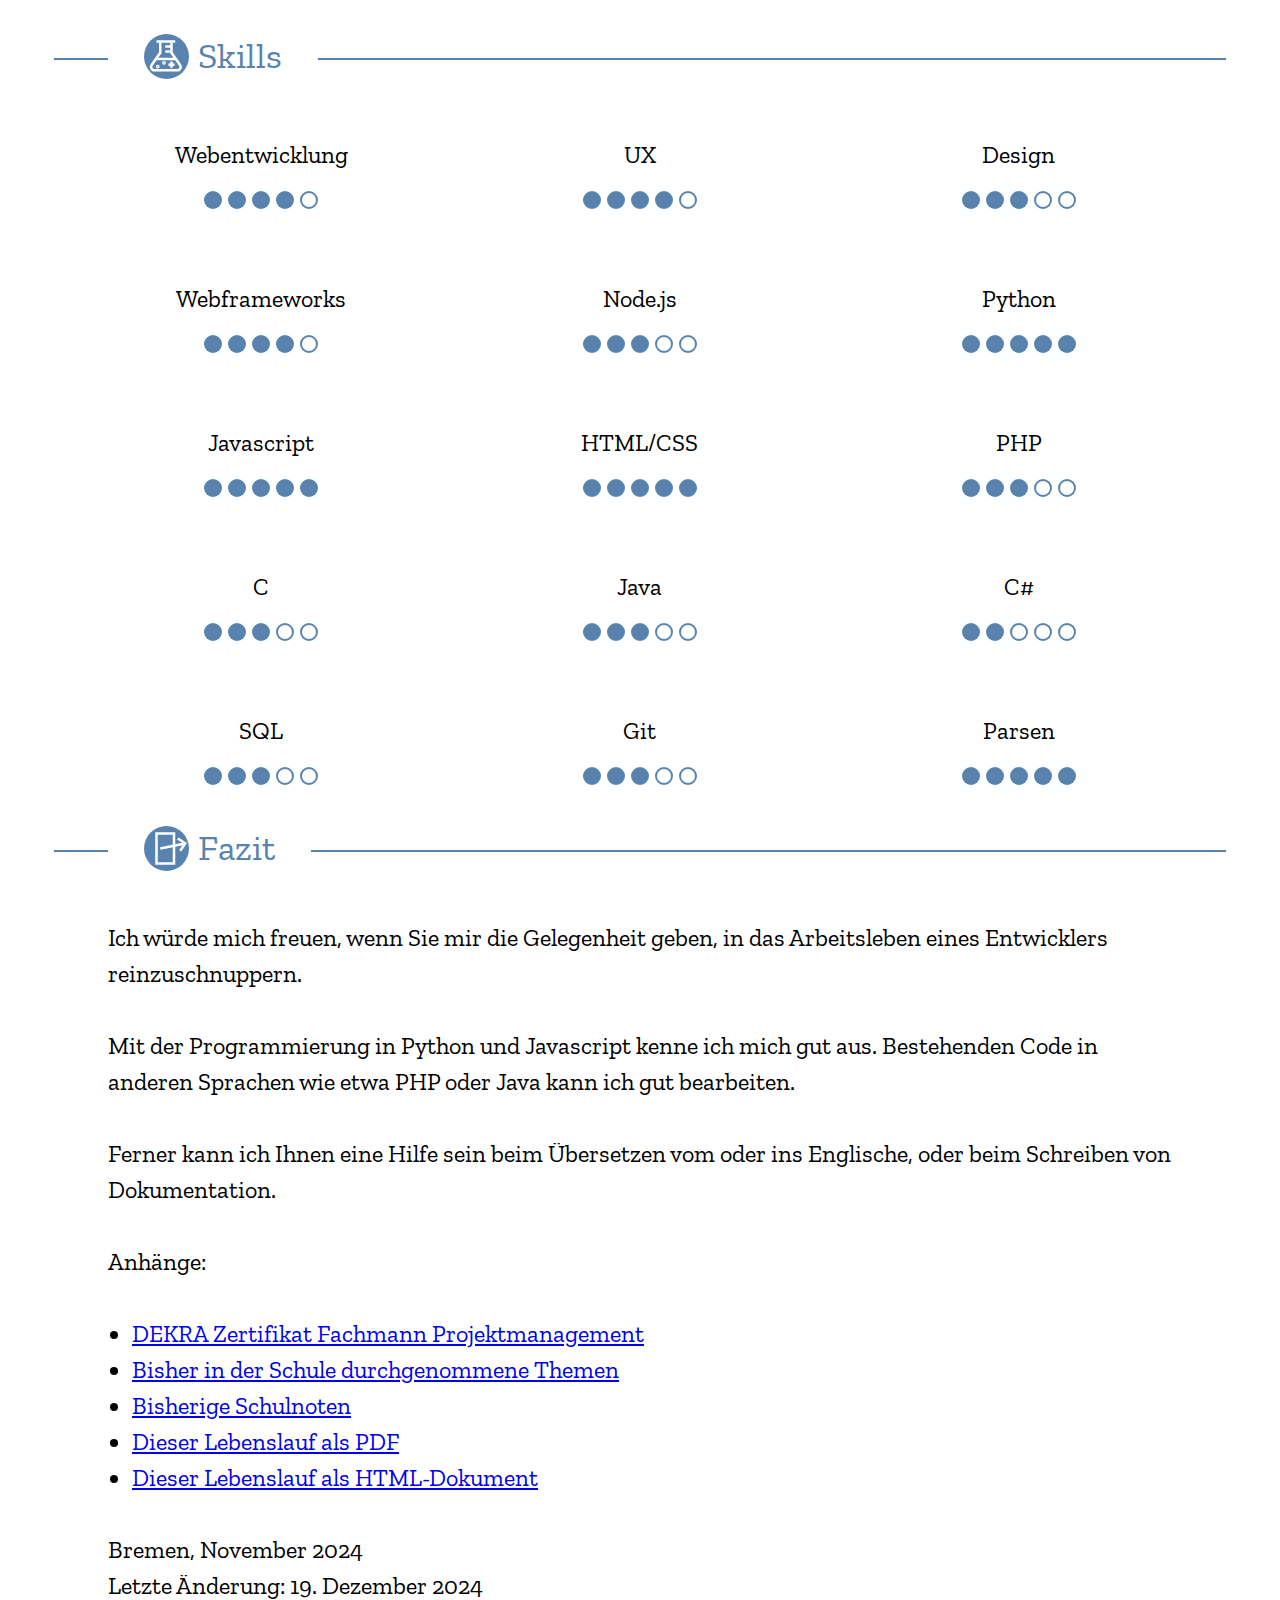
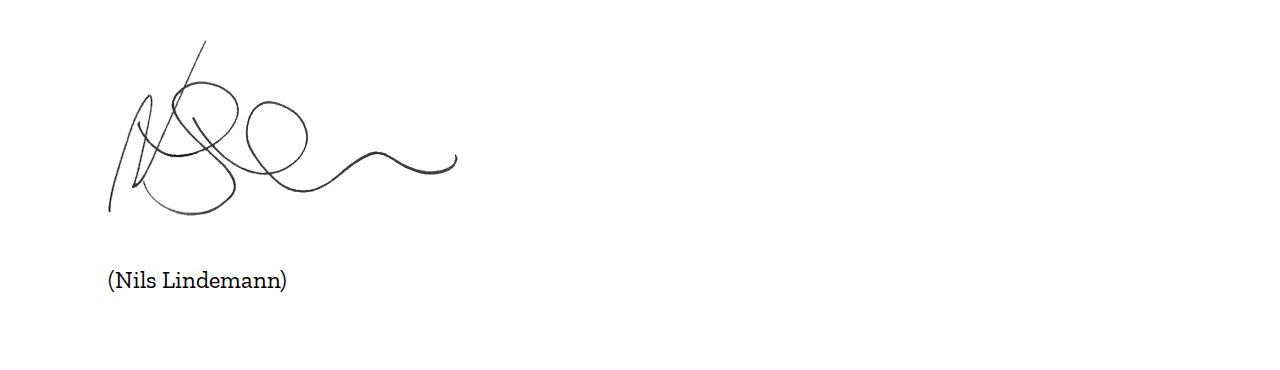
==== commit 048c8682: "Update" ====
--- a/index.html
+++ b/index.html
@@ -1,229 +1,183 @@
 <!DOCTYPE html>
 <html lang="de">
-  <head>
-    <meta charset="UTF-8">
-    <meta name="viewport" content="width=device-width, initial-scale=1.0">
-    <meta name="author" content="Nils Lindemann">
-    <meta name="description" content="Praktikum-Bewerbung Nils Lindemann">
-    <title>Praktikum-Bewerbung Nils Lindemann</title>
-    <link rel="stylesheet" href="style.css">
-  </head>
-  <body>
-    <h1 class="teaserheader">Nils Lindemann</h1>
-    <!-- Kurzinfos -->
-    <dl class="shortinfo">
+
+<head>
+  <meta charset="UTF-8">
+  <meta name="viewport" content="width=device-width, initial-scale=1.0">
+  <meta name="author" content="Nils Lindemann">
+  <meta name="description" content="Praktikum-Bewerbung Nils Lindemann">
+  <title>Praktikum-Bewerbung Nils Lindemann</title>
+  <link rel="stylesheet" href="style.css">
+</head>
+
+<body>
+  <h1 class="teaserheader">Nils Lindemann</h1>
+  <!-- Kurzinfos -->
+  <dl class="shortinfo">
+    <div>
+      <dt class="birth" title="Geboren">Geboren</dt>
+      <dd>16.04.1978</dd>
+    </div>
+    <div>
+      <dt class="nation" title="Nationalität">Nationalität</dt>
+      <dd>Deutsch</dd>
+    </div>
+    <div>
+      <dt class="location" title="Wohnort">Wohnort</dt>
+      <dd>Diepholz, Niedersachsen</dd>
+    </div>
+    <div>
+      <dt class="phone" title="Telefon">Telefon</dt>
+      <dd>0160 / 980 796 35</dd>
+    </div>
+    <div>
+      <dt class="mail" title="E-Mail">E-Mail</dt>
+      <dd><a href="mailto:nilslindemann@tutanota.com">nilslindemann@tutanota.com</a></dd>
+    </div>
+    <div>
+      <dt class="web" title="Web">Web</dt>
+      <dd><a href="https://github.com/nilslindemann">GitHub</a></dd>
+    </div>
+  </dl>
+  <!-- Bewerbung -->
+  <section>
+    <h2 class="hallo">Praktikum-Bewerbung</h2>
+    <p>Guten Tag!</p>
+    <p>Mein Name ist Nils Lindemann, ich bin 46 Jahre alt. Seit Februar 2024 mache ich eine zweijährige Umschulung zum Fachinformatiker bei der
+      <a href="https://www.wbstraining.de/standorte/weiterbildung-bremen/">WBS in Bremen</a>. Teil dieser Umschulung ist ein sechsmonatiges Praktikum, für das ich mich hiermit bei Ihnen gerne bewerben möchte.
+    </p>
+    <p>Das Praktikum geht vom 11. März bis 2. September 2025 und vom 10. Oktober bis 18. November 2025, 130 Werktage. Es ist für Sie unentgeltlich.</p>
+    <p>Ich suche einen Betrieb, der von der
+      <a href="https://www.ihk.de/bremen-bremerhaven/bilden-qualifizieren/berufliche-ausbildung/ausbildungsbetriebe/logo-wir-bilden-aus-1305156">IHK</a>
+      zugelassen ist als Ausbilder für den Beruf
+      <em>Fachinformatiker Anwendungsentwicklung</em>. Da ich mit dem Zug anfahre, suche ich ferner einen Betrieb in Osnabrück oder Bremen, oder eine Stadt mit einer ähnlich guten Anbindung an Diepholz.
+    </p>
+  </section>
+  <!-- Berufserfahrung -->
+  <section>
+    <h2 class="erfahrung">Berufserfahrung</h2>
+    <p>Ich habe bisher im Verkauf gearbeitet, möchte aber etwas Neues ausprobieren.</p>
+    <p>Hobbymäßig habe ich langjährige Erfahrung in der Webprogrammierung und habe ein Nutzerkonto auf
+      <a href="https://github.com/nilslindemann?tab=overview" target="_blank">GitHub</a>. Hier habe ich in verschiedenen Repositories gepullt, etwa beim
+      <a href="https://github.com/mint-lang/mint" target="_blank">Mint Webframework</a>
+      <sup><a href="https://github.com/mint-lang/mint/pulls?q=is%3Apr+author%3Anilslindemann" target="_blank">1</a>,
+        <a href="https://github.com/mint-lang/mint-runtime/pulls?q=is%3Apr+author%3Anilslindemann" target="_blank">2</a></sup>, oder beim
+      <a href="https://github.com/fastapi/fastapi" target="_blank">FastAPI Webframework</a>
+      <sup><a href="https://github.com/fastapi/fastapi/pulls?q=is%3Apr+author%3Anilslindemann">1</a>,
+        <a href="https://x.com/tiangolo/status/1774191945180438914" target="_blank">2</a></sup>.
+    </p>
+  </section>
+  <!-- Projekte -->
+  <section>
+    <h2 class="projekte">Programmier-Projekte</h2>
+    <ul>
+      <li><a href="https://github.com/nilslindemann/praxis-lindemann" target="_blank">Die Webseite meiner Mutter</a>
+        (Heilpraktikerin, jetzt im Ruhestand), mein erstes Projekt. Die Cartoons habe ich gezeichnet.</li>
+      <li>Ein
+        <a href="https://github.com/nilslindemann/analyse-tool" target="_blank">Tool zur Analyse von Schachstellungen</a>. Leider aus Zeitgründen derzeit unfertig.
+      </li>
+      <!-- <li>Eine in Svelte erstellte, Durch Tags filterbare Auflistung von Filmen.</li> -->
+      <li>Diesen Lebenslauf habe ich erstellt, frei nach einer
+        <a href="https://d1xn1bcogdo8ve.cloudfront.net/86/image.png">Bild-Vorlage</a>, gefunden bei
+        <a href="https://www.kickresume.com">Kickresume</a>.
+      </li>
+    </ul>
+  </section>
+  <!-- Skills -->
+  <section>
+    <h2 class="skills">Skills</h2>
+    <dl class="skills">
       <div>
-        <dt class="birth" title="Geboren">Geboren</dt>
-        <dd>16.04.1978</dd>
+        <dt>Webentwicklung</dt>
+        <dd class="lev4" title="Gut">Gut</dd>
       </div>
       <div>
-        <dt class="nation" title="Nationalität">Nationalität</dt>
-        <dd>Deutsch</dd>
+        <dt>UX</dt>
+        <dd class="lev4" title="Gut">Gut</dd>
       </div>
       <div>
-        <dt class="location" title="Wohnort">Wohnort</dt>
-        <dd>Diepholz, Niedersachsen</dd>
+        <dt>Design</dt>
+        <dd class="lev3" title="OK">OK</dd>
       </div>
       <div>
-        <dt class="phone" title="Telefon">Telefon</dt>
-        <dd>0160 / 980 796 35</dd>
+        <dt>Webframeworks</dt>
+        <dd class="lev4" title="Gut">Gut</dd>
       </div>
       <div>
-        <dt class="mail" title="E-Mail">E-Mail</dt>
-        <dd><a href="mailto:nilslindemann@tutanota.com">nilslindemann@tutanota.com</a></dd>
+        <dt>Node.js</dt>
+        <dd class="lev3" title="OK">OK</dd>
       </div>
       <div>
-        <dt class="web" title="Web">Web</dt>
-        <dd><a href="https://github.com/nilslindemann">GitHub</a></dd>
+        <dt>Python</dt>
+        <dd class="lev5" title="Sehr gut">Sehr gut</dd>
+      </div>
+      <div>
+        <dt>Javascript</dt>
+        <dd class="lev5" title="Sehr gut">Sehr gut</dd>
+      </div>
+      <div>
+        <dt>HTML/CSS</dt>
+        <dd class="lev5" title="Sehr gut">Sehr gut</dd>
+      </div>
+      <div>
+        <dt>PHP</dt>
+        <dd class="lev3" title="OK">OK</dd>
+      </div>
+      <div>
+        <dt>C</dt>
+        <dd class="lev3" title="OK">OK</dd>
+      </div>
+      <div>
+        <dt>Java</dt>
+        <dd class="lev3" title="OK">OK</dd>
+      </div>
+      <div>
+        <dt>C#</dt>
+        <dd class="lev2" title="Geht so">Geht so</dd>
+      </div>
+      <div>
+        <dt>SQL</dt>
+        <dd class="lev3" title="OK">OK</dd>
+      </div>
+      <div>
+        <dt>Git</dt>
+        <dd class="lev3" title="OK">Ok</dd>
+      </div>
+      <div>
+        <dt>Parsen</dt>
+        <dd class="lev5" title="Sehr gut">Sehr gut</dd>
       </div>
     </dl>
-    <!-- Bewerbung -->
-    <section>
-      <h2 class="hallo">Praktikum-Bewerbung</h2>
-      <p>Guten Tag!</p>
-      <p>Mein Name ist Nils Lindemann, ich bin 46 Jahre alt. Seit Februar 2024 mache ich eine zweijährige Umschulung zum Fachinformatiker bei der
-        <a href="https://www.wbstraining.de/standorte/weiterbildung-bremen/">WBS in Bremen</a>. Teil dieser Umschulung ist ein sechsmonatiges Praktikum, für das ich mich hiermit bei Ihnen gerne bewerben möchte.</p>
-      <p>Das Praktikum geht vom 11. März bis 2. September 2025 und vom 10. Oktober bis 18. November 2025, 130 Werktage. Es ist für Sie unentgeltlich.</p>
-      <p>Ich suche einen Betrieb, der von der
-        <a href="https://www.ihk.de/bremen-bremerhaven/bilden-qualifizieren/berufliche-ausbildung/ausbildungsbetriebe/logo-wir-bilden-aus-1305156">IHK</a>
-        zugelassen ist als Ausbilder für den Beruf
-        <em>Fachinformatiker Anwendungsentwicklung</em>. Da ich mit dem Zug anfahre, suche ich ferner einen Betrieb in Osnabrück oder Bremen, oder eine Stadt mit einer ähnlich guten Anbindung an Diepholz.</p>
-    </section>
-    <!-- Berufserfahrung -->
-    <section>
-      <h2 class="erfahrung">Berufserfahrung</h2>
-      <p>Ich habe bisher im Verkauf gearbeitet, möchte aber etwas Neues ausprobieren.</p>
-      <p>Hobbymäßig habe ich langjährige Erfahrung in der Webprogrammierung und habe ein Nutzerkonto auf
-        <a href="https://github.com/nilslindemann?tab=overview" target="_blank">GitHub</a>. Hier habe ich in verschiedenen Repositories gepullt, etwa beim
-        <a href="https://github.com/mint-lang/mint" target="_blank">Mint Webframework</a>
-        <sup><a href="https://github.com/mint-lang/mint/pulls?q=is%3Apr+author%3Anilslindemann" target="_blank">1</a>,
-          <a href="https://github.com/mint-lang/mint-runtime/pulls?q=is%3Apr+author%3Anilslindemann" target="_blank">2</a></sup>, oder beim
-        <a href="https://github.com/fastapi/fastapi" target="_blank">FastAPI Webframework</a>
-        <sup><a href="https://github.com/fastapi/fastapi/pulls?q=is%3Apr+author%3Anilslindemann">1</a>,
-          <a href="https://x.com/tiangolo/status/1774191945180438914" target="_blank">2</a></sup>.</p>
-    </section>
-    <!-- Projekte -->
-    <section>
-      <h2 class="projekte">Programmier-Projekte</h2>
-      <ul>
-        <li><a href="https://github.com/nilslindemann/praxis-lindemann" target="_blank">Die Webseite meiner Mutter</a>
-          (Heilpraktikerin, jetzt im Ruhestand), mein erstes Projekt. Die Cartoons habe ich gezeichnet.</li>
-        <li>Ein
-          <a href="https://github.com/nilslindemann/analyse-tool" target="_blank">Tool zur Analyse von Schachstellungen</a>. Leider aus Zeitgründen derzeit unfertig.</li>
-        <!-- <li>Eine in Svelte erstellte, Durch Tags filterbare Auflistung von Filmen.</li> -->
-        <li>Diesen Lebenslauf habe ich erstellt, frei nach einer
-          <a href="https://d1xn1bcogdo8ve.cloudfront.net/86/image.png">Bild-Vorlage</a>, gefunden bei
-          <a href="https://www.kickresume.com">Kickresume</a>.</li>
-      </ul>
-    </section>
-    <!-- Skills -->
-    <section>
-      <h2 class="skills">Skills</h2>
-      <dl class="skills">
-        <div>
-          <dt>Frontend</dt>
-          <dd class="lev4" title="Gut">Gut</dd>
-        </div>
-        <div>
-          <dt>Backend</dt>
-          <dd class="lev3" title="OK">OK</dd>
-        </div>
-        <div>
-          <dt>UX</dt>
-          <dd class="lev4" title="Gut">Gut</dd>
-        </div>
-        <div>
-          <dt>Design</dt>
-          <dd class="lev3" title="OK">OK</dd>
-        </div>
-        <div>
-          <dt>Python</dt>
-          <dd class="lev5" title="Sehr gut">Sehr gut</dd>
-        </div>
-        <div>
-          <dt>Javascript</dt>
-          <dd class="lev5" title="Sehr gut">Sehr gut</dd>
-        </div>
-        <div>
-          <dt>HTML/CSS</dt>
-          <dd class="lev5" title="Sehr gut">Sehr gut</dd>
-        </div>
-        <div>
-          <dt>Node.js</dt>
-          <dd class="lev3" title="OK">OK</dd>
-        </div>
-        <div>
-          <dt><a href="https://deno.com/" target="_blank">Deno</a></dt>
-          <dd class="lev3" title="OK">OK</dd>
-        </div>
-        <div>
-          <dt>
-            <a href="https://fastapi.tiangolo.com/de/" target="_blank">FastAPI</a>
-          </dt>
-          <dd class="lev4" title="Gut">Gut</dd>
-        </div>
-        <div>
-          <dt><a href="https://svelte.dev/" target="_blank">Svelte</a></dt>
-          <dd class="lev4" title="Gut">Gut</dd>
-        </div>
-        <div>
-          <dt>
-            <a href="https://www.solidjs.com/" target="_blank">SolidJS</a>
-          </dt>
-          <dd class="lev4" title="Gut">Gut</dd>
-        </div>
-        <div>
-          <dt><a href="https://fresh.deno.dev/" target="_blank">Fresh</a></dt>
-          <dd class="lev4" title="Gut">Gut</dd>
-        </div>
-        <div>
-          <dt>
-            <a href="https://react.dev/" target="_blank">React</a>
-          </dt>
-          <dd class="lev3" title="OK">OK</dd>
-        </div>
-        <div>
-          <dt>
-            <a href="https://getbootstrap.com/" target="_blank">Bootstrap</a>
-          </dt>
-          <dd class="lev3" title="OK">OK</dd>
-        </div>
-        <div>
-          <dt>PHP</dt>
-          <dd class="lev3" title="OK">OK</dd>
-        </div>
-        <div>
-          <dt>C</dt>
-          <dd class="lev3" title="OK">OK</dd>
-        </div>
-        <div>
-          <dt>Java</dt>
-          <dd class="lev3" title="OK">OK</dd>
-        </div>
-        <div>
-          <dt>C#</dt>
-          <dd class="lev2" title="Geht so">Geht so</dd>
-        </div>
-        <div>
-          <dt>AutoHotkey</dt>
-          <dd class="lev4" title="Gut">Gut</dd>
-        </div>
-        <div>
-          <dt>Git</dt>
-          <dd class="lev3" title="OK">Ok</dd>
-        </div>
-        <div>
-          <dt>
-            <a href="https://peggyjs.org/" target="_blank">peggy.js</a>
-          </dt>
-          <dd class="lev5" title="Sehr gut">Sehr gut</dd>
-        </div>
-        <div>
-          <dt>Reguläre Ausdrücke</dt>
-          <dd class="lev5" title="Sehr gut">Sehr gut</dd>
-        </div>
-        <div>
-          <dt>AI</dt>
-          <dd class="lev1" title="Könnte mehr darüber wissen">
-            Könnte mehr darüber wissen
-          </dd>
-        </div>
-        <div>
-          <dt>Spieleentwicklung</dt>
-          <dd class="lev1" title="Könnte mehr darüber wissen">
-            Könnte mehr darüber wissen
-          </dd>
-        </div>
-      </dl>
-    </section>
-    <!-- Fazit -->
-    <section>
-      <h2 class="fazit">Fazit</h2>
-      <p>Ich würde mich freuen, wenn Sie mir die Gelegenheit geben, in das Arbeitsleben eines Entwicklers reinzuschnuppern.</p>
-      <p>Mit der Programmierung in Python und Javascript und mit Datenbankabfragen kenne ich mich gut aus. Bestehenden Code in anderen Sprachen wie etwa PHP oder Java kann ich gut bearbeiten.</p>
-      <p>Ferner kann ich Ihnen eine Hilfe sein beim Umsetzen von Designs nach Webseiten (Mobile First, Progressive Enhancement), beim Übersetzen vom oder ins Englische, oder beim Schreiben von Dokumentation.</p>
-      <p>Anhänge:</p>
-      <ul>
-        <li>
-          <a href="docs/dekra_zertifikat.pdf" target="_blank">DEKRA Zertifikat Fachmann Projektmanagement</a>
-        </li>
-        <li>
-          <a href="docs/schule_themen.pdf" target="_blank">Bisher in der Schule durchgenommene Themen</a>
-        </li>
-        <li>
-          <a href="docs/schule_zwischenzertifikat.pdf" target="_blank">Bisherige Schulnoten</a>
-        </li>
-        <li>
-          <a href="docs/lebenslauf.pdf" target="_blank">Dieser Lebenslauf als PDF</a>
-        </li>
-        <li>
-          <a href="https://nilslindemann.github.io/Praktikum-Bewerbung/" target="_blank">Dieser Lebenslauf als HTML-Dokument</a>
-        </li>
-      </ul>
-      <p>Bremen, November 2024<br>Letzte Änderung: 19. Dezember 2024</p>
-      <p><img src="img/signature.png" class="signature" title="Nils Lindemann Unterschrift" alt="Nils Lindemann Unterschrift"></p>
-      <p>(Nils Lindemann)</p>
-    </section>
-    <script src="logic.js"></script>
-  </body>
+  </section>
+  <!-- Fazit -->
+  <section>
+    <h2 class="fazit">Fazit</h2>
+    <p>Ich würde mich freuen, wenn Sie mir die Gelegenheit geben, in das Arbeitsleben eines Entwicklers reinzuschnuppern.</p>
+    <p>Mit der Programmierung in Python und Javascript kenne ich mich gut aus. Bestehenden Code in anderen Sprachen wie etwa PHP oder Java kann ich gut bearbeiten.</p>
+    <p>Ferner kann ich Ihnen eine Hilfe sein beim Übersetzen vom oder ins Englische, oder beim Schreiben von Dokumentation.</p>
+    <p>Anhänge:</p>
+    <ul>
+      <li>
+        <a href="docs/dekra_zertifikat.pdf" target="_blank">DEKRA Zertifikat Fachmann Projektmanagement</a>
+      </li>
+      <li>
+        <a href="docs/schule_themen.pdf" target="_blank">Bisher in der Schule durchgenommene Themen</a>
+      </li>
+      <li>
+        <a href="docs/schule_zwischenzertifikat.pdf" target="_blank">Bisherige Schulnoten</a>
+      </li>
+      <li>
+        <a href="docs/lebenslauf.pdf" target="_blank">Dieser Lebenslauf als PDF</a>
+      </li>
+      <li>
+        <a href="https://github.com/nilslindemann/Praktikum-Bewerbung" target="_blank">Dieser Lebenslauf als HTML-Dokument</a>
+      </li>
+    </ul>
+    <p>Bremen, November 2024<br>Letzte Änderung: 19. Dezember 2024</p>
+    <p><img src="img/signature.png" class="signature" title="Nils Lindemann Unterschrift" alt="Nils Lindemann Unterschrift"></p>
+    <p>(Nils Lindemann)</p>
+  </section>
+  <script src="logic.js"></script>
+</body>
+
 </html>
--- a/style.css
+++ b/style.css
@@ -166,6 +166,7 @@
     background-size: 1.25rem 1.25rem;
     font-size: 1rem;
     font-weight: normal;
+    page-break-before: always;
 }
 
 h2::after {
